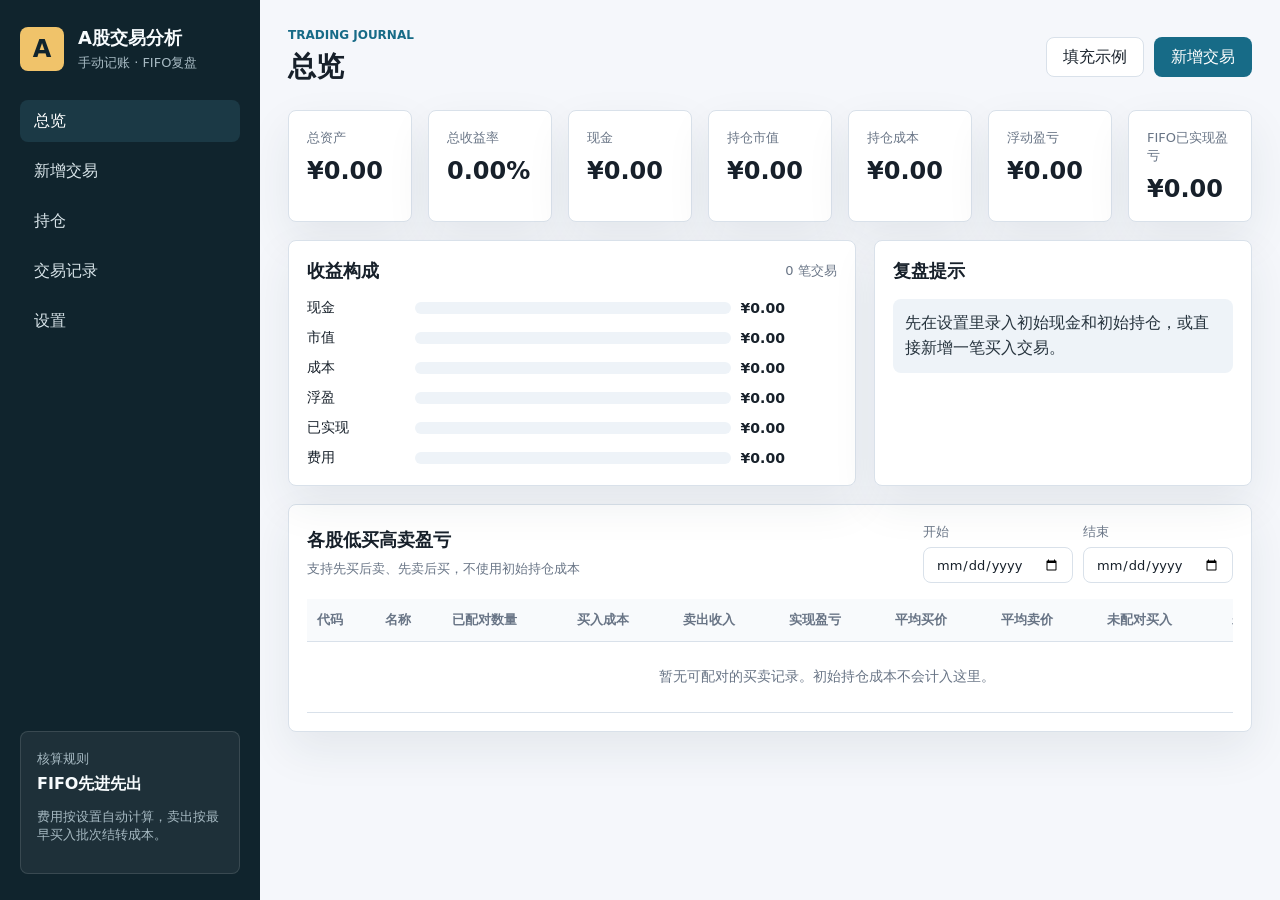
==== index.html @ a2a5f2e3 "Add files via upload" ====
<!doctype html>
<html lang="zh-CN">
  <head>
    <meta charset="UTF-8" />
    <meta name="viewport" content="width=device-width, initial-scale=1.0" />
    <title>A股交易记录分析工具</title>
    <meta name="theme-color" content="#10242d" />
    <meta name="apple-mobile-web-app-capable" content="yes" />
    <meta name="apple-mobile-web-app-title" content="A股交易" />
    <meta name="apple-mobile-web-app-status-bar-style" content="black-translucent" />
    <link rel="manifest" href="manifest.webmanifest" />
    <link rel="stylesheet" href="styles.css" />
  </head>
  <body>
    <div class="app-shell">
      <aside class="sidebar">
        <div class="brand">
          <span class="brand-mark">A</span>
          <div>
            <h1>A股交易分析</h1>
            <p>手动记账 · FIFO复盘</p>
          </div>
        </div>

        <nav class="nav">
          <button class="nav-button active" data-view="dashboard">总览</button>
          <button class="nav-button" data-view="trade-form">新增交易</button>
          <button class="nav-button" data-view="positions">持仓</button>
          <button class="nav-button" data-view="records">交易记录</button>
          <button class="nav-button" data-view="settings">设置</button>
        </nav>

        <div class="sidebar-card">
          <span>核算规则</span>
          <strong>FIFO先进先出</strong>
          <p>费用按设置自动计算，卖出按最早买入批次结转成本。</p>
        </div>
      </aside>

      <main class="content">
        <header class="topbar">
          <div>
            <p class="eyebrow">Trading Journal</p>
            <h2 id="page-title">总览</h2>
          </div>
          <div class="topbar-actions">
            <button class="ghost-button" id="sample-data">填充示例</button>
            <button class="primary-button" data-jump="trade-form">新增交易</button>
          </div>
        </header>

        <section class="view active" id="dashboard">
          <div class="metric-grid six">
            <article class="metric">
              <span>总资产</span>
              <strong id="metric-assets">¥0.00</strong>
            </article>
            <article class="metric">
              <span>总收益率</span>
              <strong id="metric-total-return">0.00%</strong>
            </article>
            <article class="metric">
              <span>现金</span>
              <strong id="metric-cash">¥0.00</strong>
            </article>
            <article class="metric">
              <span>持仓市值</span>
              <strong id="metric-market-value">¥0.00</strong>
            </article>
            <article class="metric">
              <span>持仓成本</span>
              <strong id="metric-cost">¥0.00</strong>
            </article>
            <article class="metric">
              <span>浮动盈亏</span>
              <strong id="metric-floating">¥0.00</strong>
            </article>
            <article class="metric">
              <span>FIFO已实现盈亏</span>
              <strong id="metric-realized">¥0.00</strong>
            </article>
          </div>

          <div class="panel-grid">
            <section class="panel">
              <div class="panel-header">
                <h3>收益构成</h3>
                <span id="summary-count">0 笔交易</span>
              </div>
              <div class="bar-chart" id="profit-bars"></div>
            </section>

            <section class="panel">
              <div class="panel-header">
                <h3>复盘提示</h3>
              </div>
              <ul class="insight-list" id="insights"></ul>
            </section>
          </div>

          <section class="panel spacing-top">
            <div class="panel-header">
              <div>
                <h3>各股低买高卖盈亏</h3>
                <span>支持先买后卖、先卖后买，不使用初始持仓成本</span>
              </div>
              <div class="date-filter">
                <label>
                  开始
                  <input type="date" id="pair-start-date" />
                </label>
                <label>
                  结束
                  <input type="date" id="pair-end-date" />
                </label>
              </div>
            </div>
            <div class="table-wrap">
              <table>
                <thead>
                  <tr>
                    <th>代码</th>
                    <th>名称</th>
                    <th>已配对数量</th>
                    <th>买入成本</th>
                    <th>卖出收入</th>
                    <th>实现盈亏</th>
                    <th>平均买价</th>
                    <th>平均卖价</th>
                    <th>未配对买入</th>
                    <th>未配对卖出</th>
                  </tr>
                </thead>
                <tbody id="trade-pair-pnl-body"></tbody>
              </table>
            </div>
            <div class="mobile-list" id="trade-pair-pnl-cards"></div>
          </section>
        </section>

        <section class="view" id="trade-form">
          <form class="form-panel" id="trade-entry-form">
            <input type="hidden" id="editing-id" />
            <div class="form-title">
              <h3 id="form-heading">新增交易</h3>
              <button type="button" class="ghost-button small" id="reset-form">清空</button>
            </div>

            <div class="form-grid">
              <label>
                交易日期
                <input type="date" id="trade-date" required />
              </label>
              <label>
                证券代码
                <input type="text" id="symbol" placeholder="例如 600519" required maxlength="12" />
              </label>
              <label>
                证券名称
                <input type="text" id="name" placeholder="例如 贵州茅台" required />
              </label>
              <label>
                买卖方向
                <select id="side" required>
                  <option value="buy">买入</option>
                  <option value="sell">卖出</option>
                </select>
              </label>
              <label>
                成交价格
                <input type="number" id="price" min="0" step="0.001" required />
              </label>
              <label>
                成交数量
                <input type="number" id="quantity" min="1" step="1" required />
              </label>
              <label>
                佣金（自动）
                <input type="number" id="commission" readonly />
              </label>
              <label>
                印花税（自动）
                <input type="number" id="stamp-tax" readonly />
              </label>
              <label>
                过户费（自动）
                <input type="number" id="transfer-fee" readonly />
              </label>
              <label class="wide">
                备注
                <input type="text" id="note" placeholder="例如 突破买入、止损卖出、计划外交易" />
              </label>
            </div>

            <div class="quote-box">
              <span>成交金额 <strong id="preview-amount">¥0.00</strong></span>
              <span>总费用 <strong id="preview-fee">¥0.00</strong></span>
              <span>现金变化 <strong id="preview-net">¥0.00</strong></span>
            </div>

            <div class="form-actions">
              <button type="submit" class="primary-button" id="save-trade">保存交易</button>
            </div>
          </form>
        </section>

        <section class="view" id="positions">
          <section class="panel">
            <div class="panel-header">
              <h3>当前持仓</h3>
              <span>当前价可手动修改，成本来自初始持仓和FIFO剩余批次</span>
            </div>
            <div class="table-wrap">
              <table>
                <thead>
                  <tr>
                    <th>代码</th>
                    <th>名称</th>
                    <th>数量</th>
                    <th>平均成本</th>
                    <th>持仓成本</th>
                    <th>当前价</th>
                    <th>市值</th>
                    <th>浮动盈亏</th>
                    <th>收益率</th>
                    <th>FIFO已实现</th>
                  </tr>
                </thead>
                <tbody id="positions-body"></tbody>
              </table>
            </div>
            <div class="mobile-list" id="positions-cards"></div>
          </section>
        </section>

        <section class="view" id="records">
          <section class="panel">
            <div class="panel-header">
              <h3>交易记录</h3>
              <label class="search-box">
                <span>筛选</span>
                <input type="search" id="record-filter" placeholder="代码 / 名称 / 备注" />
              </label>
            </div>
            <div class="table-wrap">
              <table>
                <thead>
                  <tr>
                    <th>日期</th>
                    <th>代码</th>
                    <th>名称</th>
                    <th>方向</th>
                    <th>价格</th>
                    <th>数量</th>
                    <th>金额</th>
                    <th>佣金</th>
                    <th>印花税</th>
                    <th>过户费</th>
                    <th>FIFO盈亏</th>
                    <th>备注</th>
                    <th>操作</th>
                  </tr>
                </thead>
                <tbody id="records-body"></tbody>
              </table>
            </div>
            <div class="mobile-list" id="records-cards"></div>
          </section>
        </section>

        <section class="view" id="settings">
          <div class="panel-grid">
            <section class="panel">
              <div class="panel-header">
                <h3>账户初始值</h3>
              </div>
              <div class="form-grid compact">
                <label>
                  初始现金
                  <input type="number" id="initial-cash" min="0" step="0.01" />
                </label>
              </div>
              <div class="form-actions">
                <button class="primary-button" id="save-account" type="button">保存账户设置</button>
              </div>
            </section>

            <section class="panel">
              <div class="panel-header">
                <h3>费用设置</h3>
                <span>费率按成交金额计算，例如万2.5填 0.00025</span>
              </div>
              <div class="form-grid compact">
                <label>
                  佣金费率
                  <input type="number" id="commission-rate" min="0" step="0.00001" />
                </label>
                <label>
                  最低佣金
                  <input type="number" id="min-commission" min="0" step="0.01" />
                </label>
                <label>
                  印花税率（仅卖出）
                  <input type="number" id="stamp-rate" min="0" step="0.00001" />
                </label>
                <label>
                  过户费率
                  <input type="number" id="transfer-rate" min="0" step="0.00001" />
                </label>
              </div>
              <div class="form-actions">
                <button class="primary-button" id="save-fees" type="button">保存费用设置</button>
              </div>
            </section>
          </div>

          <section class="panel spacing-top">
            <div class="panel-header">
              <h3>初始持仓</h3>
              <span>用于录入开始使用工具之前已经持有的股票</span>
            </div>
            <div class="form-grid">
              <label>
                代码
                <input type="text" id="initial-symbol" maxlength="12" placeholder="例如 600519" />
              </label>
              <label>
                名称
                <input type="text" id="initial-name" placeholder="例如 贵州茅台" />
              </label>
              <label>
                数量
                <input type="number" id="initial-quantity" min="1" step="1" />
              </label>
              <label>
                总成本
                <input type="number" id="initial-cost" min="0" step="0.01" />
              </label>
              <label>
                当前价
                <input type="number" id="initial-price" min="0" step="0.001" />
              </label>
              <label>
                建仓日期
                <input type="date" id="initial-date" />
              </label>
            </div>
            <div class="form-actions">
              <button class="primary-button" id="add-initial-position" type="button">添加初始持仓</button>
            </div>
            <div class="table-wrap spacing-top">
              <table>
                <thead>
                  <tr>
                    <th>日期</th>
                    <th>代码</th>
                    <th>名称</th>
                    <th>数量</th>
                    <th>总成本</th>
                    <th>平均成本</th>
                    <th>操作</th>
                  </tr>
                </thead>
                <tbody id="initial-positions-body"></tbody>
              </table>
            </div>
          </section>

          <div class="panel-grid spacing-top">
            <section class="panel">
              <div class="panel-header">
                <h3>数据导出</h3>
              </div>
              <p class="panel-copy">导出 JSON 后可以作为备份，换浏览器或换电脑时再导入。</p>
              <div class="stack-actions">
                <button class="primary-button" id="export-data">导出数据</button>
                <label class="file-button">
                  导入数据
                  <input type="file" id="import-data" accept="application/json" />
                </label>
              </div>
            </section>

            <section class="panel danger-zone">
              <div class="panel-header">
                <h3>清空数据</h3>
              </div>
              <p class="panel-copy">会删除当前浏览器里保存的所有交易、初始持仓、现金和当前价。</p>
              <button class="danger-button" id="clear-data">清空全部</button>
            </section>
          </div>
        </section>
      </main>
    </div>

    <script src="app.js"></script>
    <script>
      if ("serviceWorker" in navigator) {
        window.addEventListener("load", () => {
          navigator.serviceWorker.register("./service-worker.js").catch(() => {});
        });
      }
    </script>
  </body>
</html>
---- styles.css ----
:root {
  color-scheme: light;
  --bg: #f5f7fb;
  --surface: #ffffff;
  --surface-2: #eef3f8;
  --text: #17202a;
  --muted: #697586;
  --line: #d9e1ea;
  --primary: #176b87;
  --primary-strong: #114e62;
  --buy: #c23b42;
  --sell: #18805f;
  --warning: #b76e00;
  --shadow: 0 18px 45px rgba(30, 48, 70, 0.08);
}

* {
  box-sizing: border-box;
}

body {
  margin: 0;
  min-height: 100vh;
  background: var(--bg);
  color: var(--text);
  font-family:
    Inter, "Microsoft YaHei", "PingFang SC", system-ui, -apple-system, BlinkMacSystemFont, "Segoe UI",
    sans-serif;
}

button,
input,
select {
  font: inherit;
}

button {
  cursor: pointer;
}

.app-shell {
  display: grid;
  grid-template-columns: 260px 1fr;
  min-height: 100vh;
}

.sidebar {
  background: #10242d;
  color: #f7fbfd;
  padding: 26px 20px;
  display: flex;
  flex-direction: column;
  gap: 28px;
}

.brand {
  display: flex;
  align-items: center;
  gap: 14px;
}

.brand-mark {
  width: 44px;
  height: 44px;
  border-radius: 8px;
  display: grid;
  place-items: center;
  background: #f0c36a;
  color: #10242d;
  font-weight: 800;
  font-size: 24px;
}

.brand h1 {
  margin: 0;
  font-size: 18px;
  letter-spacing: 0;
}

.brand p {
  margin: 4px 0 0;
  color: #a7bac3;
  font-size: 13px;
}

.nav {
  display: grid;
  gap: 8px;
}

.nav-button {
  min-height: 42px;
  border: 0;
  border-radius: 8px;
  text-align: left;
  padding: 0 14px;
  background: transparent;
  color: #d8e4e9;
}

.nav-button:hover,
.nav-button.active {
  background: #1b3945;
  color: #ffffff;
}

.sidebar-card {
  margin-top: auto;
  padding: 16px;
  border: 1px solid rgba(255, 255, 255, 0.12);
  border-radius: 8px;
  background: rgba(255, 255, 255, 0.06);
}

.sidebar-card span,
.sidebar-card p {
  color: #a7bac3;
  font-size: 13px;
}

.sidebar-card strong {
  display: block;
  margin: 6px 0;
}

.content {
  padding: 28px;
  overflow-x: hidden;
}

.topbar {
  display: flex;
  justify-content: space-between;
  align-items: center;
  gap: 18px;
  margin-bottom: 24px;
}

.eyebrow {
  margin: 0 0 6px;
  color: var(--primary);
  font-weight: 700;
  font-size: 12px;
  text-transform: uppercase;
}

.topbar h2 {
  margin: 0;
  font-size: 28px;
}

.topbar-actions,
.form-actions,
.stack-actions {
  display: flex;
  gap: 10px;
  align-items: center;
  flex-wrap: wrap;
}

.primary-button,
.ghost-button,
.danger-button,
.file-button {
  min-height: 40px;
  border-radius: 8px;
  border: 1px solid transparent;
  padding: 0 16px;
  display: inline-flex;
  align-items: center;
  justify-content: center;
  white-space: nowrap;
}

.primary-button {
  background: var(--primary);
  color: #ffffff;
}

.primary-button:hover {
  background: var(--primary-strong);
}

.ghost-button {
  background: var(--surface);
  border-color: var(--line);
  color: var(--text);
}

.ghost-button.small {
  min-height: 34px;
  padding: 0 12px;
}

.danger-button {
  background: #fff0ef;
  border-color: #f3b7b2;
  color: #b82824;
}

.file-button {
  background: var(--surface);
  border-color: var(--line);
  color: var(--text);
}

.file-button input {
  display: none;
}

.view {
  display: none;
}

.view.active {
  display: block;
}

.metric-grid {
  display: grid;
  grid-template-columns: repeat(4, minmax(0, 1fr));
  gap: 16px;
  margin-bottom: 18px;
}

.metric-grid.six {
  grid-template-columns: repeat(7, minmax(0, 1fr));
}

.metric,
.panel,
.form-panel {
  background: var(--surface);
  border: 1px solid var(--line);
  border-radius: 8px;
  box-shadow: var(--shadow);
}

.metric {
  padding: 18px;
}

.metric span {
  display: block;
  color: var(--muted);
  font-size: 13px;
  margin-bottom: 10px;
}

.metric strong {
  font-size: 24px;
}

.panel-grid {
  display: grid;
  grid-template-columns: minmax(0, 1.2fr) minmax(280px, 0.8fr);
  gap: 18px;
}

.panel {
  padding: 18px;
}

.panel-header,
.form-title {
  display: flex;
  align-items: center;
  justify-content: space-between;
  gap: 14px;
  margin-bottom: 16px;
}

.panel-header h3,
.form-title h3 {
  margin: 0;
  font-size: 18px;
}

.panel-header > div h3 {
  margin: 0 0 6px;
}

.panel-header span,
.panel-copy {
  color: var(--muted);
  font-size: 13px;
}

.bar-chart {
  display: grid;
  gap: 12px;
}

.bar-row {
  display: grid;
  grid-template-columns: 98px 1fr 96px;
  gap: 10px;
  align-items: center;
  font-size: 14px;
}

.bar-track {
  height: 12px;
  border-radius: 999px;
  background: var(--surface-2);
  overflow: hidden;
}

.bar-fill {
  height: 100%;
  border-radius: inherit;
  background: var(--primary);
}

.bar-fill.loss {
  background: var(--buy);
}

.insight-list {
  margin: 0;
  padding: 0;
  list-style: none;
  display: grid;
  gap: 10px;
}

.insight-list li {
  padding: 12px;
  border-radius: 8px;
  background: var(--surface-2);
  color: #26333d;
  line-height: 1.55;
}

.form-panel {
  padding: 20px;
}

.form-grid {
  display: grid;
  grid-template-columns: repeat(3, minmax(0, 1fr));
  gap: 16px;
}

.form-grid.compact {
  grid-template-columns: repeat(2, minmax(0, 1fr));
}

label {
  display: grid;
  gap: 8px;
  color: var(--muted);
  font-size: 13px;
}

.wide {
  grid-column: span 3;
}

input,
select {
  width: 100%;
  min-height: 42px;
  border-radius: 8px;
  border: 1px solid var(--line);
  background: #ffffff;
  color: var(--text);
  padding: 0 12px;
  outline: none;
}

input:focus,
select:focus {
  border-color: var(--primary);
  box-shadow: 0 0 0 3px rgba(23, 107, 135, 0.14);
}

.quote-box {
  display: grid;
  grid-template-columns: repeat(3, minmax(0, 1fr));
  gap: 12px;
  margin: 18px 0;
}

.quote-box span {
  min-height: 58px;
  padding: 12px;
  border-radius: 8px;
  background: var(--surface-2);
  color: var(--muted);
  display: grid;
  gap: 4px;
}

.quote-box strong {
  color: var(--text);
  font-size: 18px;
}

.table-wrap {
  width: 100%;
  overflow-x: auto;
}

.mobile-list {
  display: none;
}

table {
  width: 100%;
  border-collapse: collapse;
  min-width: 1040px;
}

th,
td {
  padding: 12px 10px;
  border-bottom: 1px solid var(--line);
  text-align: left;
  vertical-align: middle;
  white-space: nowrap;
}

th {
  color: var(--muted);
  font-size: 13px;
  font-weight: 700;
  background: #f8fafc;
}

td {
  font-size: 14px;
}

.tag {
  display: inline-flex;
  align-items: center;
  min-height: 26px;
  padding: 0 10px;
  border-radius: 999px;
  font-weight: 700;
  font-size: 12px;
}

.tag.buy {
  color: var(--buy);
  background: #fff0ef;
}

.tag.sell {
  color: var(--sell);
  background: #eaf8f2;
}

.positive {
  color: var(--sell);
  font-weight: 700;
}

.negative {
  color: var(--buy);
  font-weight: 700;
}

.row-actions {
  display: flex;
  gap: 8px;
}

.icon-action {
  min-height: 30px;
  border-radius: 8px;
  border: 1px solid var(--line);
  background: #ffffff;
  padding: 0 10px;
}

.search-box {
  grid-template-columns: auto minmax(180px, 260px);
  align-items: center;
}

.date-filter {
  display: grid;
  grid-template-columns: repeat(2, minmax(140px, 1fr));
  gap: 10px;
  min-width: 300px;
}

.date-filter label {
  gap: 6px;
}

.date-filter input {
  min-height: 36px;
}

.current-price-input {
  width: 112px;
  min-height: 34px;
}

.empty-state {
  padding: 26px 12px;
  color: var(--muted);
  text-align: center;
}

.mobile-card {
  border: 1px solid var(--line);
  border-radius: 8px;
  background: #ffffff;
  padding: 14px;
  display: grid;
  gap: 12px;
}

.mobile-card-head {
  display: flex;
  align-items: center;
  justify-content: space-between;
  gap: 12px;
}

.mobile-card-head strong {
  font-size: 16px;
}

.mobile-card-head span:not(.tag) {
  color: var(--muted);
  font-size: 13px;
}

.mobile-card dl {
  margin: 0;
  display: grid;
  grid-template-columns: repeat(2, minmax(0, 1fr));
  gap: 10px 14px;
}

.mobile-card dl div {
  min-width: 0;
}

.mobile-card dt {
  color: var(--muted);
  font-size: 12px;
  margin-bottom: 4px;
}

.mobile-card dd {
  margin: 0;
  font-weight: 700;
  overflow-wrap: anywhere;
}

.mobile-card p {
  margin: 0;
  color: var(--muted);
  line-height: 1.5;
}

.mobile-price {
  display: grid;
  grid-template-columns: 60px 1fr;
  align-items: center;
}

.danger-zone {
  border-color: #f3c5c1;
}

.spacing-top {
  margin-top: 18px;
}

@media (max-width: 980px) {
  .app-shell {
    grid-template-columns: 1fr;
  }

  .sidebar {
    position: static;
  }

  .nav {
    grid-template-columns: repeat(5, minmax(0, 1fr));
  }

  .nav-button {
    text-align: center;
    padding: 0 8px;
  }

  .metric-grid,
  .panel-grid,
  .form-grid,
  .form-grid.compact,
  .quote-box,
  .date-filter {
    grid-template-columns: 1fr;
  }

  .date-filter {
    min-width: 0;
    width: 100%;
  }

  .wide {
    grid-column: auto;
  }
}

@media (max-width: 620px) {
  body {
    padding-bottom: 78px;
  }

  input,
  select {
    font-size: 16px;
  }

  .content {
    padding: 14px;
  }

  .topbar {
    align-items: flex-start;
    flex-direction: column;
  }

  .nav {
    position: fixed;
    left: 0;
    right: 0;
    bottom: 0;
    z-index: 20;
    grid-template-columns: repeat(5, minmax(0, 1fr));
    gap: 0;
    padding: 8px;
    background: #10242d;
    border-top: 1px solid rgba(255, 255, 255, 0.12);
  }

  .nav-button {
    min-height: 44px;
    padding: 0 4px;
    font-size: 12px;
    border-radius: 8px;
  }

  .sidebar {
    padding: 18px 14px 12px;
    gap: 16px;
  }

  .sidebar-card {
    display: none;
  }

  .brand-mark {
    width: 38px;
    height: 38px;
  }

  .brand h1 {
    font-size: 16px;
  }

  .topbar-actions {
    width: 100%;
  }

  .topbar-actions button {
    flex: 1;
  }

  .metric strong {
    font-size: 20px;
  }

  .metric {
    padding: 14px;
  }

  .panel,
  .form-panel {
    padding: 14px;
  }

  .panel-header,
  .form-title {
    align-items: flex-start;
    flex-direction: column;
  }

  .table-wrap {
    display: none;
  }

  .mobile-list {
    display: grid;
    gap: 12px;
  }
}
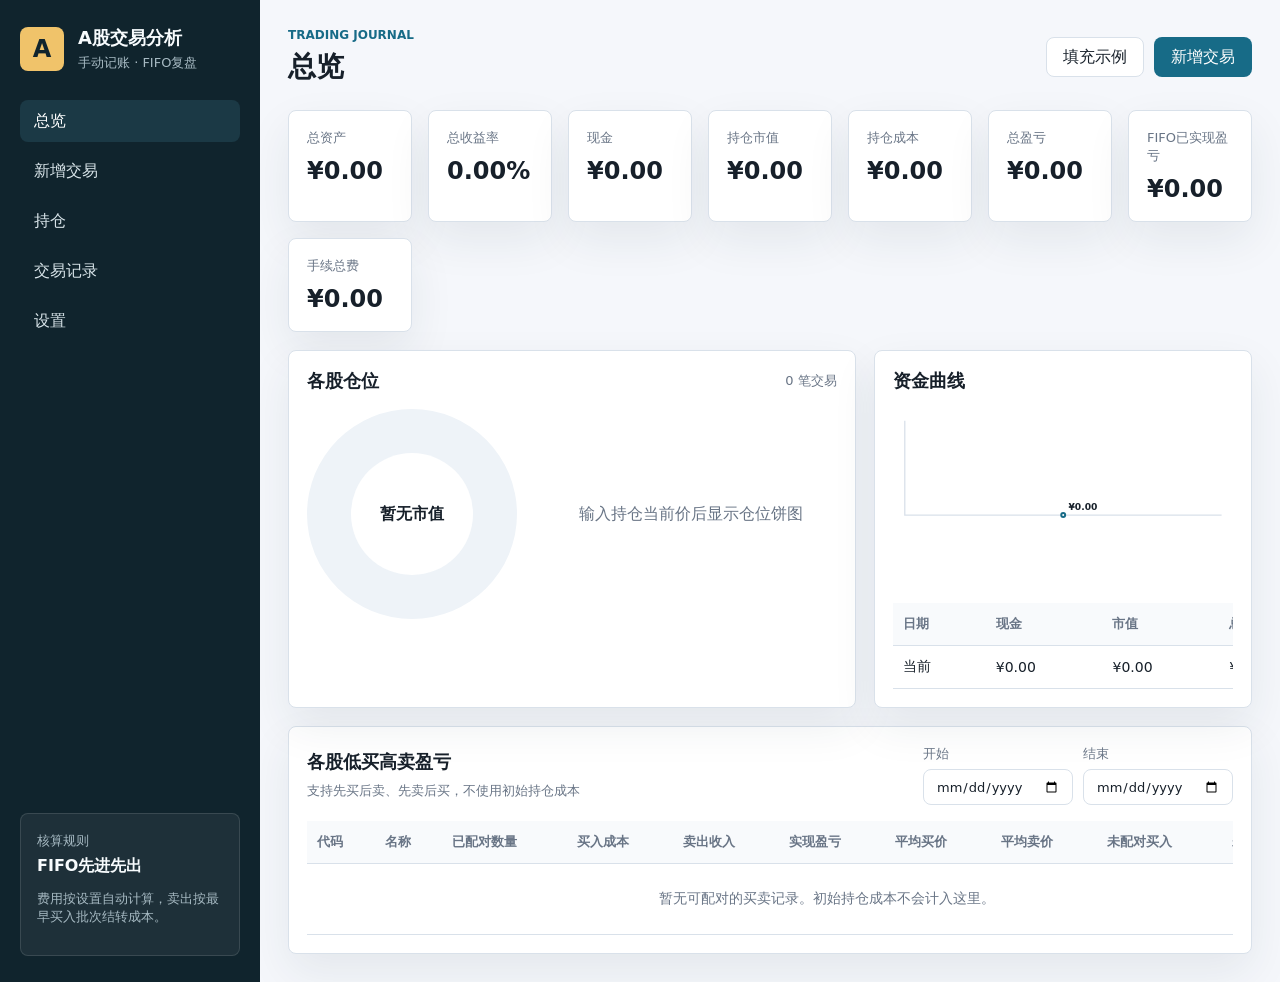
==== commit 33898e6d: "Add files via upload" ====
--- a/index.html
+++ b/index.html
@@ -72,29 +72,51 @@
               <strong id="metric-cost">¥0.00</strong>
             </article>
             <article class="metric">
-              <span>浮动盈亏</span>
+              <span>总盈亏</span>
               <strong id="metric-floating">¥0.00</strong>
             </article>
             <article class="metric">
               <span>FIFO已实现盈亏</span>
               <strong id="metric-realized">¥0.00</strong>
             </article>
+            <article class="metric">
+              <span>手续总费</span>
+              <strong id="metric-total-fees">¥0.00</strong>
+            </article>
           </div>
 
           <div class="panel-grid">
             <section class="panel">
               <div class="panel-header">
-                <h3>收益构成</h3>
+                <h3>各股仓位</h3>
                 <span id="summary-count">0 笔交易</span>
               </div>
-              <div class="bar-chart" id="profit-bars"></div>
+              <div class="allocation-layout">
+                <div class="pie-chart" id="allocation-pie"></div>
+                <div class="allocation-list" id="allocation-list"></div>
+              </div>
             </section>
 
             <section class="panel">
               <div class="panel-header">
-                <h3>复盘提示</h3>
-              </div>
-              <ul class="insight-list" id="insights"></ul>
+                <h3>资金曲线</h3>
+              </div>
+              <div class="equity-chart" id="equity-chart"></div>
+              <div class="table-wrap compact-table">
+                <table>
+                  <thead>
+                    <tr>
+                      <th>日期</th>
+                      <th>现金</th>
+                      <th>市值</th>
+                      <th>总资产</th>
+                      <th>总盈亏</th>
+                    </tr>
+                  </thead>
+                  <tbody id="equity-curve-body"></tbody>
+                </table>
+              </div>
+              <div class="mobile-list" id="equity-curve-cards"></div>
             </section>
           </div>
 
@@ -208,7 +230,10 @@
           <section class="panel">
             <div class="panel-header">
               <h3>当前持仓</h3>
-              <span>当前价可手动修改，成本来自初始持仓和FIFO剩余批次</span>
+              <div class="panel-actions">
+                <span id="quote-status">当前价可手动修改</span>
+                <button class="ghost-button small" id="refresh-quotes" type="button">更新股价</button>
+              </div>
             </div>
             <div class="table-wrap">
               <table>
@@ -317,8 +342,9 @@
           <section class="panel spacing-top">
             <div class="panel-header">
               <h3>初始持仓</h3>
-              <span>用于录入开始使用工具之前已经持有的股票</span>
-            </div>
+              <span id="initial-position-mode">用于录入开始使用工具之前已经持有的股票</span>
+            </div>
+            <input type="hidden" id="editing-initial-id" />
             <div class="form-grid">
               <label>
                 代码
@@ -347,6 +373,7 @@
             </div>
             <div class="form-actions">
               <button class="primary-button" id="add-initial-position" type="button">添加初始持仓</button>
+              <button class="ghost-button" id="reset-initial-position" type="button">清空</button>
             </div>
             <div class="table-wrap spacing-top">
               <table>
@@ -358,6 +385,7 @@
                     <th>数量</th>
                     <th>总成本</th>
                     <th>平均成本</th>
+                    <th>当前价</th>
                     <th>操作</th>
                   </tr>
                 </thead>
@@ -395,7 +423,7 @@
 
     <script src="app.js"></script>
     <script>
-      if ("serviceWorker" in navigator) {
+      if ("serviceWorker" in navigator && location.protocol.startsWith("http")) {
         window.addEventListener("load", () => {
           navigator.serviceWorker.register("./service-worker.js").catch(() => {});
         });
--- a/styles.css
+++ b/styles.css
@@ -276,6 +276,14 @@
   font-size: 18px;
 }
 
+.panel-actions {
+  display: flex;
+  align-items: center;
+  justify-content: flex-end;
+  gap: 10px;
+  flex-wrap: wrap;
+}
+
 .panel-header > div h3 {
   margin: 0 0 6px;
 }
@@ -314,6 +322,106 @@
 
 .bar-fill.loss {
   background: var(--buy);
+}
+
+.allocation-layout {
+  display: grid;
+  grid-template-columns: 220px 1fr;
+  gap: 18px;
+  align-items: center;
+}
+
+.pie-chart {
+  width: 210px;
+  aspect-ratio: 1;
+  border-radius: 50%;
+  background: var(--surface-2);
+  display: grid;
+  place-items: center;
+  position: relative;
+}
+
+.pie-chart::after {
+  content: "";
+  position: absolute;
+  width: 58%;
+  aspect-ratio: 1;
+  border-radius: 50%;
+  background: var(--surface);
+}
+
+.pie-chart span {
+  position: relative;
+  z-index: 1;
+  max-width: 112px;
+  text-align: center;
+  font-weight: 800;
+  overflow-wrap: anywhere;
+}
+
+.allocation-list {
+  display: grid;
+  gap: 10px;
+}
+
+.allocation-row {
+  display: grid;
+  grid-template-columns: 12px minmax(80px, 1fr) 58px 100px;
+  gap: 8px;
+  align-items: center;
+  font-size: 14px;
+}
+
+.swatch {
+  width: 10px;
+  height: 10px;
+  border-radius: 999px;
+}
+
+.compact-table table {
+  min-width: 560px;
+}
+
+.equity-chart {
+  width: 100%;
+  min-height: 180px;
+  margin-bottom: 14px;
+}
+
+.equity-chart svg {
+  width: 100%;
+  height: auto;
+  display: block;
+}
+
+.equity-grid {
+  fill: none;
+  stroke: #d9e1ea;
+  stroke-width: 2;
+}
+
+.equity-area {
+  fill: rgba(23, 107, 135, 0.14);
+}
+
+.equity-line {
+  fill: none;
+  stroke: var(--primary);
+  stroke-width: 4;
+  stroke-linecap: round;
+  stroke-linejoin: round;
+}
+
+.equity-dot {
+  fill: #ffffff;
+  stroke: var(--primary);
+  stroke-width: 3;
+}
+
+.equity-label {
+  fill: var(--text);
+  font-size: 14px;
+  font-weight: 800;
 }
 
 .insight-list {
@@ -677,16 +785,47 @@
   }
 
   .metric strong {
-    font-size: 20px;
+    font-size: 16px;
   }
 
   .metric {
-    padding: 14px;
+    min-height: 62px;
+    padding: 10px 12px;
+    display: grid;
+    align-content: center;
+    gap: 4px;
+  }
+
+  .metric-grid.six {
+    grid-template-columns: repeat(2, minmax(0, 1fr));
+    gap: 10px;
+  }
+
+  .metric span {
+    margin-bottom: 0;
+    font-size: 12px;
+  }
+
+  .metric strong {
+    overflow-wrap: anywhere;
   }
 
   .panel,
   .form-panel {
     padding: 14px;
+  }
+
+  .allocation-layout {
+    grid-template-columns: 1fr;
+    justify-items: center;
+  }
+
+  .allocation-list {
+    width: 100%;
+  }
+
+  .allocation-row {
+    grid-template-columns: 12px minmax(70px, 1fr) 52px 92px;
   }
 
   .panel-header,
@@ -695,6 +834,11 @@
     flex-direction: column;
   }
 
+  .panel-actions {
+    width: 100%;
+    justify-content: space-between;
+  }
+
   .table-wrap {
     display: none;
   }
